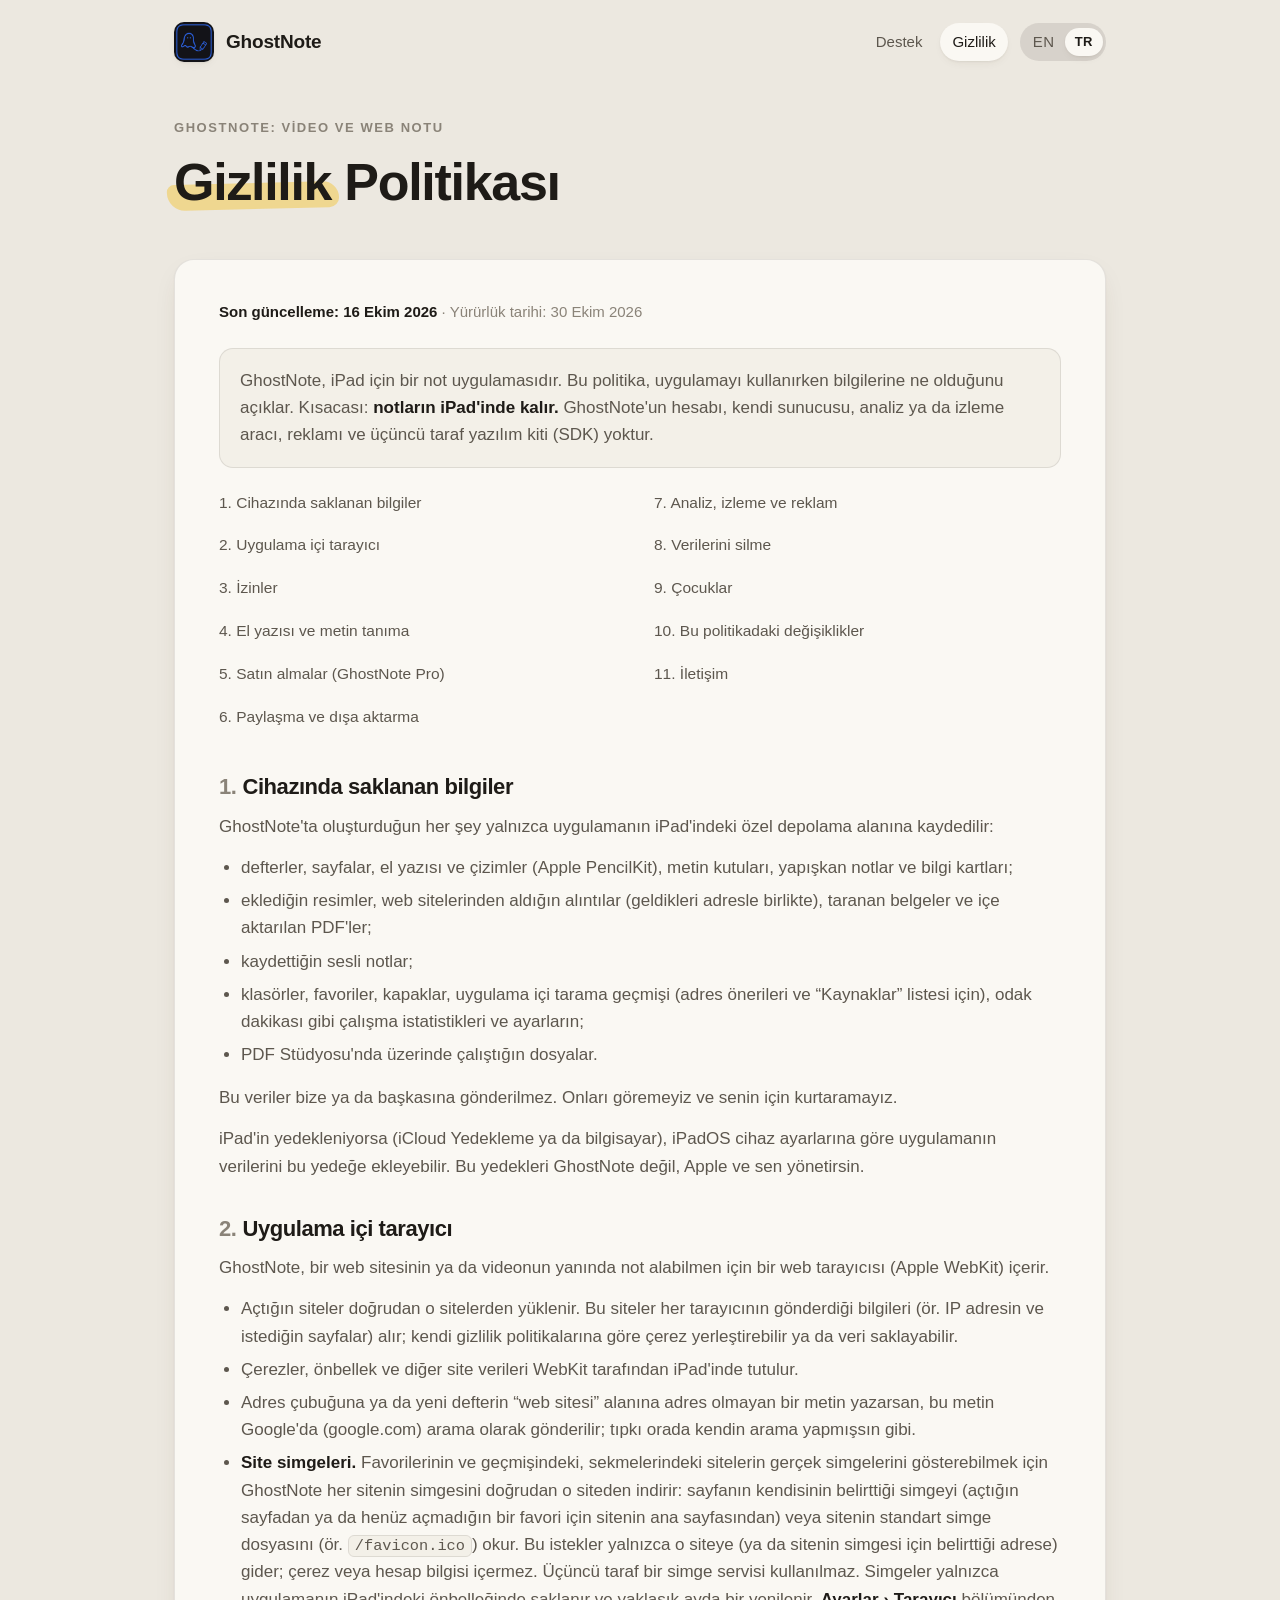
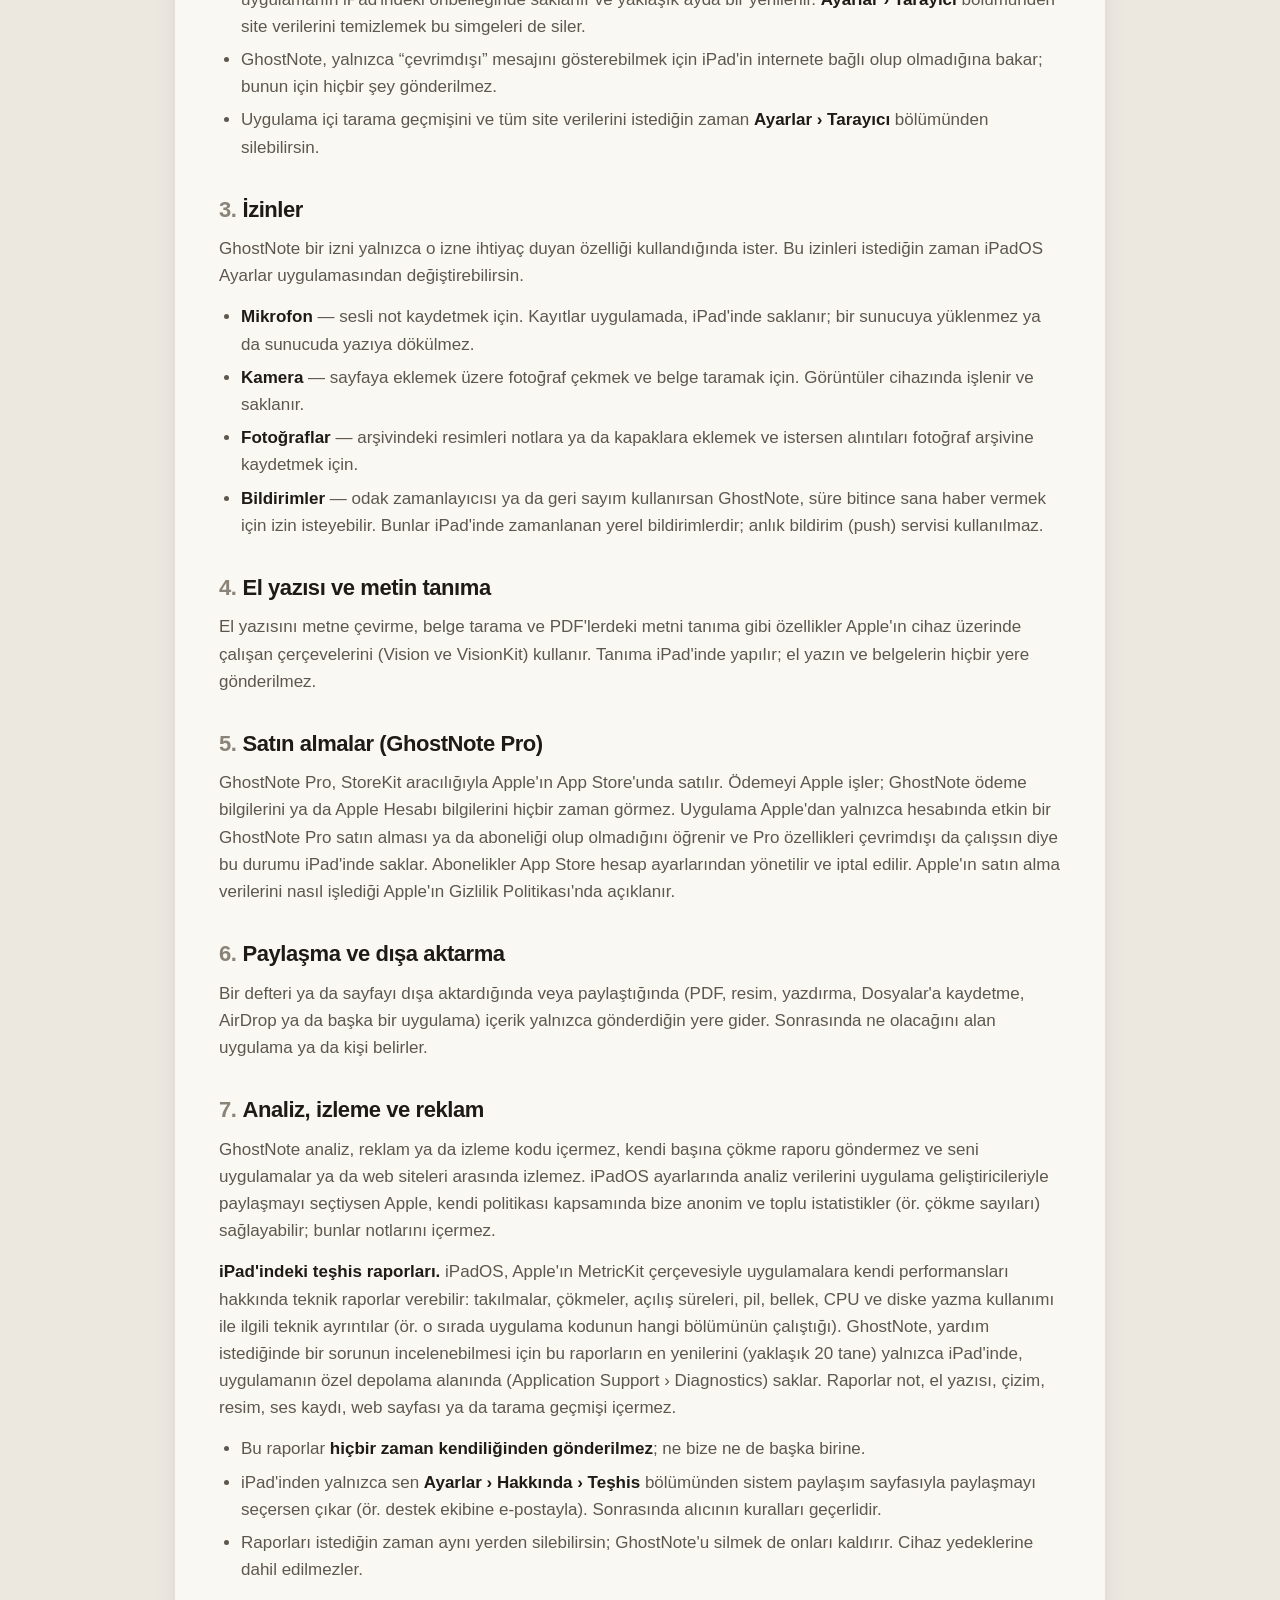
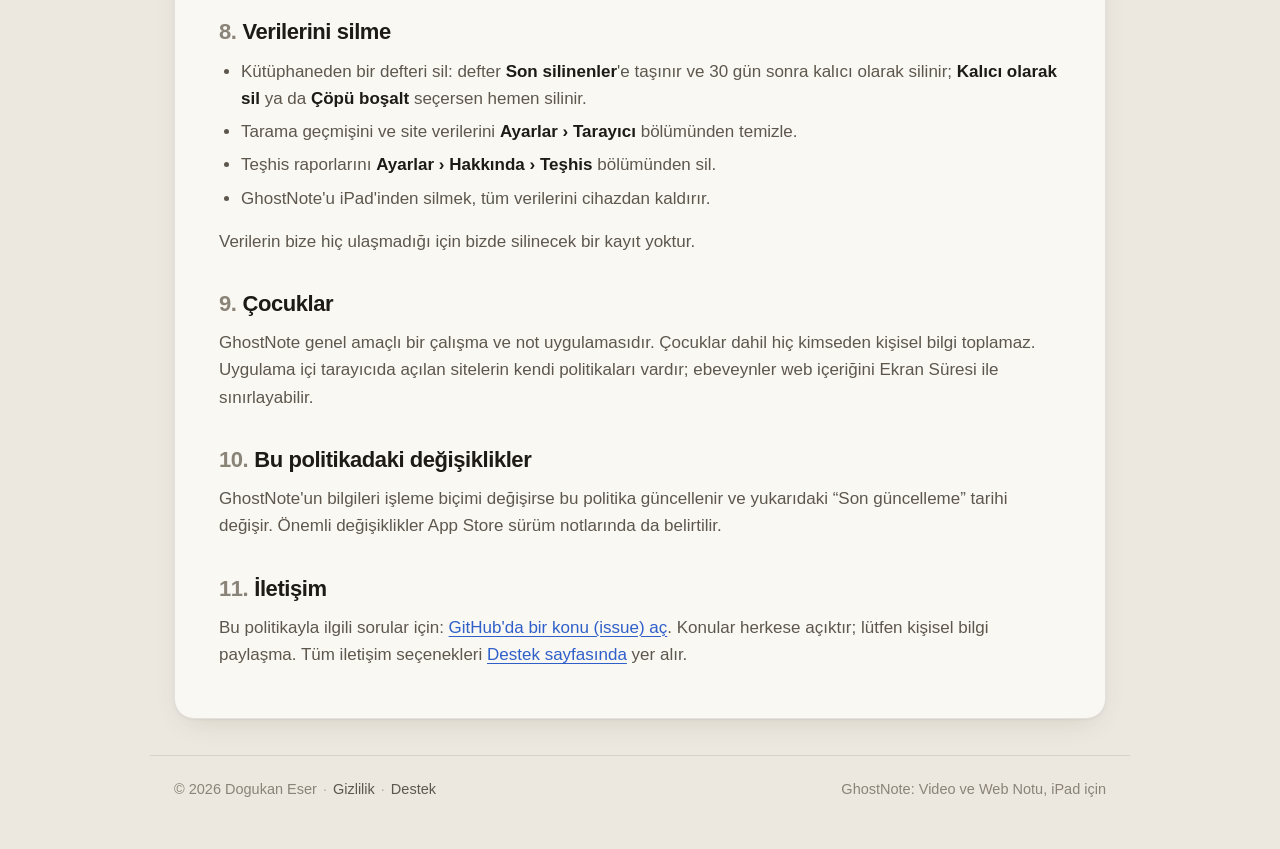
==== tr/privacy.html @ f1d1d09b "Add GhostNote support site and privacy policy (EN/TR) with screenshot demo page Static HTML/CSS for " ====
<!doctype html>
<html lang="tr">
<head>
  <meta charset="utf-8">
  <meta name="viewport" content="width=device-width, initial-scale=1, viewport-fit=cover">
  <title>GhostNote Gizlilik Politikası</title>
  <meta name="description" content="GhostNote gizlilik politikası: notların iPad'inde kalır. Hesap, kendi sunucusu, analiz ya da izleme aracı, reklam ve üçüncü taraf yazılım kiti yok.">
  <meta name="referrer" content="no-referrer">
  <meta name="theme-color" content="#ECE8E0" media="(prefers-color-scheme: light)">
  <meta name="theme-color" content="#0F1012" media="(prefers-color-scheme: dark)">
  <link rel="canonical" href="https://dogukaneeser.github.io/ghostnote/tr/privacy.html">
  <link rel="alternate" hreflang="en" href="https://dogukaneeser.github.io/ghostnote/privacy.html">
  <link rel="alternate" hreflang="tr" href="https://dogukaneeser.github.io/ghostnote/tr/privacy.html">
  <link rel="icon" type="image/png" sizes="64x64" href="../favicon.png">
  <link rel="icon" type="image/png" sizes="1024x1024" href="../icon.png">
  <link rel="apple-touch-icon" href="../apple-touch-icon.png">
  <link rel="stylesheet" href="../style.css">
</head>
<body>
  <header class="site-header">
    <div class="wrap">
      <a class="brand" href="./"><img src="../icon.png" alt="" width="40" height="40">GhostNote</a>
      <nav class="nav" aria-label="Ana menü">
        <a href="./">Destek</a>
        <a href="privacy.html" aria-current="page">Gizlilik</a>
        <span class="lang" aria-label="Dil"><a href="../privacy.html" lang="en" hreflang="en">EN</a><span aria-current="true" lang="tr">TR</span></span>
      </nav>
    </div>
  </header>

  <main>
    <div class="wrap">
      <section class="hero" aria-labelledby="title">
        <p class="eyebrow">GhostNote: Video ve Web Notu</p>
        <h1 id="title"><span class="swash">Gizlilik</span> Politikası</h1>
      </section>

      <article class="card doc" aria-labelledby="title">
        <p class="meta"><strong>Son güncelleme: 16 Ekim 2026</strong> · Yürürlük tarihi: 30 Ekim 2026</p>

        <p class="summary">GhostNote, iPad için bir not uygulamasıdır. Bu politika, uygulamayı kullanırken bilgilerine ne olduğunu açıklar. Kısacası: <strong>notların iPad'inde kalır.</strong> GhostNote'un hesabı, kendi sunucusu, analiz ya da izleme aracı, reklamı ve üçüncü taraf yazılım kiti (SDK) yoktur.</p>

        <nav aria-label="İçindekiler">
          <ol class="toc">
            <li><a href="#device">1. Cihazında saklanan bilgiler</a></li>
            <li><a href="#browser">2. Uygulama içi tarayıcı</a></li>
            <li><a href="#permissions">3. İzinler</a></li>
            <li><a href="#recognition">4. El yazısı ve metin tanıma</a></li>
            <li><a href="#purchases">5. Satın almalar (GhostNote Pro)</a></li>
            <li><a href="#sharing">6. Paylaşma ve dışa aktarma</a></li>
            <li><a href="#analytics">7. Analiz, izleme ve reklam</a></li>
            <li><a href="#deleting">8. Verilerini silme</a></li>
            <li><a href="#children">9. Çocuklar</a></li>
            <li><a href="#changes">10. Bu politikadaki değişiklikler</a></li>
            <li><a href="#contact">11. İletişim</a></li>
          </ol>
        </nav>

        <h2 id="device"><span class="num">1.</span>Cihazında saklanan bilgiler</h2>
        <p>GhostNote'ta oluşturduğun her şey yalnızca uygulamanın iPad'indeki özel depolama alanına kaydedilir:</p>
        <ul>
          <li>defterler, sayfalar, el yazısı ve çizimler (Apple PencilKit), metin kutuları, yapışkan notlar ve bilgi kartları;</li>
          <li>eklediğin resimler, web sitelerinden aldığın alıntılar (geldikleri adresle birlikte), taranan belgeler ve içe aktarılan PDF'ler;</li>
          <li>kaydettiğin sesli notlar;</li>
          <li>klasörler, favoriler, kapaklar, uygulama içi tarama geçmişi (adres önerileri ve &ldquo;Kaynaklar&rdquo; listesi için), odak dakikası gibi çalışma istatistikleri ve ayarların;</li>
          <li>PDF Stüdyosu'nda üzerinde çalıştığın dosyalar.</li>
        </ul>
        <p>Bu veriler bize ya da başkasına gönderilmez. Onları göremeyiz ve senin için kurtaramayız.</p>
        <p>iPad'in yedekleniyorsa (iCloud Yedekleme ya da bilgisayar), iPadOS cihaz ayarlarına göre uygulamanın verilerini bu yedeğe ekleyebilir. Bu yedekleri GhostNote değil, Apple ve sen yönetirsin.</p>

        <h2 id="browser"><span class="num">2.</span>Uygulama içi tarayıcı</h2>
        <p>GhostNote, bir web sitesinin ya da videonun yanında not alabilmen için bir web tarayıcısı (Apple WebKit) içerir.</p>
        <ul>
          <li>Açtığın siteler doğrudan o sitelerden yüklenir. Bu siteler her tarayıcının gönderdiği bilgileri (ör. IP adresin ve istediğin sayfalar) alır; kendi gizlilik politikalarına göre çerez yerleştirebilir ya da veri saklayabilir.</li>
          <li>Çerezler, önbellek ve diğer site verileri WebKit tarafından iPad'inde tutulur.</li>
          <li>Adres çubuğuna ya da yeni defterin &ldquo;web sitesi&rdquo; alanına adres olmayan bir metin yazarsan, bu metin Google'da (google.com) arama olarak gönderilir; tıpkı orada kendin arama yapmışsın gibi.</li>
          <li><strong>Site simgeleri.</strong> Favorilerinin ve geçmişindeki, sekmelerindeki sitelerin gerçek simgelerini gösterebilmek için GhostNote her sitenin simgesini doğrudan o siteden indirir: sayfanın kendisinin belirttiği simgeyi (açtığın sayfadan ya da henüz açmadığın bir favori için sitenin ana sayfasından) veya sitenin standart simge dosyasını (ör. <code>/favicon.ico</code>) okur. Bu istekler yalnızca o siteye (ya da sitenin simgesi için belirttiği adrese) gider; çerez veya hesap bilgisi içermez. Üçüncü taraf bir simge servisi kullanılmaz. Simgeler yalnızca uygulamanın iPad'indeki önbelleğinde saklanır ve yaklaşık ayda bir yenilenir. <strong>Ayarlar › Tarayıcı</strong> bölümünden site verilerini temizlemek bu simgeleri de siler.</li>
          <li>GhostNote, yalnızca &ldquo;çevrimdışı&rdquo; mesajını gösterebilmek için iPad'in internete bağlı olup olmadığına bakar; bunun için hiçbir şey gönderilmez.</li>
          <li>Uygulama içi tarama geçmişini ve tüm site verilerini istediğin zaman <strong>Ayarlar › Tarayıcı</strong> bölümünden silebilirsin.</li>
        </ul>

        <h2 id="permissions"><span class="num">3.</span>İzinler</h2>
        <p>GhostNote bir izni yalnızca o izne ihtiyaç duyan özelliği kullandığında ister. Bu izinleri istediğin zaman iPadOS Ayarlar uygulamasından değiştirebilirsin.</p>
        <ul>
          <li><strong>Mikrofon</strong> — sesli not kaydetmek için. Kayıtlar uygulamada, iPad'inde saklanır; bir sunucuya yüklenmez ya da sunucuda yazıya dökülmez.</li>
          <li><strong>Kamera</strong> — sayfaya eklemek üzere fotoğraf çekmek ve belge taramak için. Görüntüler cihazında işlenir ve saklanır.</li>
          <li><strong>Fotoğraflar</strong> — arşivindeki resimleri notlara ya da kapaklara eklemek ve istersen alıntıları fotoğraf arşivine kaydetmek için.</li>
          <li><strong>Bildirimler</strong> — odak zamanlayıcısı ya da geri sayım kullanırsan GhostNote, süre bitince sana haber vermek için izin isteyebilir. Bunlar iPad'inde zamanlanan yerel bildirimlerdir; anlık bildirim (push) servisi kullanılmaz.</li>
        </ul>

        <h2 id="recognition"><span class="num">4.</span>El yazısı ve metin tanıma</h2>
        <p>El yazısını metne çevirme, belge tarama ve PDF'lerdeki metni tanıma gibi özellikler Apple'ın cihaz üzerinde çalışan çerçevelerini (Vision ve VisionKit) kullanır. Tanıma iPad'inde yapılır; el yazın ve belgelerin hiçbir yere gönderilmez.</p>

        <h2 id="purchases"><span class="num">5.</span>Satın almalar (GhostNote Pro)</h2>
        <p>GhostNote Pro, StoreKit aracılığıyla Apple'ın App Store'unda satılır. Ödemeyi Apple işler; GhostNote ödeme bilgilerini ya da Apple Hesabı bilgilerini hiçbir zaman görmez. Uygulama Apple'dan yalnızca hesabında etkin bir GhostNote Pro satın alması ya da aboneliği olup olmadığını öğrenir ve Pro özellikleri çevrimdışı da çalışsın diye bu durumu iPad'inde saklar. Abonelikler App Store hesap ayarlarından yönetilir ve iptal edilir. Apple'ın satın alma verilerini nasıl işlediği Apple'ın Gizlilik Politikası'nda açıklanır.</p>

        <h2 id="sharing"><span class="num">6.</span>Paylaşma ve dışa aktarma</h2>
        <p>Bir defteri ya da sayfayı dışa aktardığında veya paylaştığında (PDF, resim, yazdırma, Dosyalar'a kaydetme, AirDrop ya da başka bir uygulama) içerik yalnızca gönderdiğin yere gider. Sonrasında ne olacağını alan uygulama ya da kişi belirler.</p>

        <h2 id="analytics"><span class="num">7.</span>Analiz, izleme ve reklam</h2>
        <p>GhostNote analiz, reklam ya da izleme kodu içermez, kendi başına çökme raporu göndermez ve seni uygulamalar ya da web siteleri arasında izlemez. iPadOS ayarlarında analiz verilerini uygulama geliştiricileriyle paylaşmayı seçtiysen Apple, kendi politikası kapsamında bize anonim ve toplu istatistikler (ör. çökme sayıları) sağlayabilir; bunlar notlarını içermez.</p>
        <p><strong>iPad'indeki teşhis raporları.</strong> iPadOS, Apple'ın MetricKit çerçevesiyle uygulamalara kendi performansları hakkında teknik raporlar verebilir: takılmalar, çökmeler, açılış süreleri, pil, bellek, CPU ve diske yazma kullanımı ile ilgili teknik ayrıntılar (ör. o sırada uygulama kodunun hangi bölümünün çalıştığı). GhostNote, yardım istediğinde bir sorunun incelenebilmesi için bu raporların en yenilerini (yaklaşık 20 tane) yalnızca iPad'inde, uygulamanın özel depolama alanında (Application Support › Diagnostics) saklar. Raporlar not, el yazısı, çizim, resim, ses kaydı, web sayfası ya da tarama geçmişi içermez.</p>
        <ul>
          <li>Bu raporlar <strong>hiçbir zaman kendiliğinden gönderilmez</strong>; ne bize ne de başka birine.</li>
          <li>iPad'inden yalnızca sen <strong>Ayarlar › Hakkında › Teşhis</strong> bölümünden sistem paylaşım sayfasıyla paylaşmayı seçersen çıkar (ör. destek ekibine e-postayla). Sonrasında alıcının kuralları geçerlidir.</li>
          <li>Raporları istediğin zaman aynı yerden silebilirsin; GhostNote'u silmek de onları kaldırır. Cihaz yedeklerine dahil edilmezler.</li>
        </ul>

        <h2 id="deleting"><span class="num">8.</span>Verilerini silme</h2>
        <ul>
          <li>Kütüphaneden bir defteri sil: defter <strong>Son silinenler</strong>'e taşınır ve 30 gün sonra kalıcı olarak silinir; <strong>Kalıcı olarak sil</strong> ya da <strong>Çöpü boşalt</strong> seçersen hemen silinir.</li>
          <li>Tarama geçmişini ve site verilerini <strong>Ayarlar › Tarayıcı</strong> bölümünden temizle.</li>
          <li>Teşhis raporlarını <strong>Ayarlar › Hakkında › Teşhis</strong> bölümünden sil.</li>
          <li>GhostNote'u iPad'inden silmek, tüm verilerini cihazdan kaldırır.</li>
        </ul>
        <p>Verilerin bize hiç ulaşmadığı için bizde silinecek bir kayıt yoktur.</p>

        <h2 id="children"><span class="num">9.</span>Çocuklar</h2>
        <p>GhostNote genel amaçlı bir çalışma ve not uygulamasıdır. Çocuklar dahil hiç kimseden kişisel bilgi toplamaz. Uygulama içi tarayıcıda açılan sitelerin kendi politikaları vardır; ebeveynler web içeriğini Ekran Süresi ile sınırlayabilir.</p>

        <h2 id="changes"><span class="num">10.</span>Bu politikadaki değişiklikler</h2>
        <p>GhostNote'un bilgileri işleme biçimi değişirse bu politika güncellenir ve yukarıdaki &ldquo;Son güncelleme&rdquo; tarihi değişir. Önemli değişiklikler App Store sürüm notlarında da belirtilir.</p>

        <h2 id="contact"><span class="num">11.</span>İletişim</h2>
        <p>Bu politikayla ilgili sorular için: <a href="https://github.com/dogukaneeser/ghostnote/issues/new">GitHub'da bir konu (issue) aç</a>. Konular herkese açıktır; lütfen kişisel bilgi paylaşma. Tüm iletişim seçenekleri <a href="./#contact">Destek sayfasında</a> yer alır.</p>
      </article>
    </div>
  </main>

  <footer class="site-footer">
    <div class="wrap">
      <span>© 2026 Dogukan Eser<span class="sep">·</span><a href="privacy.html">Gizlilik</a><span class="sep">·</span><a href="./">Destek</a></span>
      <span>GhostNote: Video ve Web Notu, iPad için</span>
    </div>
  </footer>
</body>
</html>
---- style.css ----
/* GhostNote support site: "paper and ink". System fonts only, no external resources. */

:root {
  --desk: #ECE8E0;
  --card: #FAF8F3;
  --card-2: #F3F0E8;
  --ink: #1E1B17;
  --ink-2: #5D574E;
  --ink-3: #8A8378;
  --accent: #2F5FC9;
  --accent-ink: #FFFFFF;
  --link: #2F5FC9;
  --hl: rgba(242, 194, 48, 0.45);
  --line: rgba(30, 27, 23, 0.10);
  --line-strong: rgba(30, 27, 23, 0.16);
  --shadow: 0 1px 2px rgba(74, 56, 28, 0.06), 0 10px 30px -12px rgba(74, 56, 28, 0.18);
  --shadow-sm: 0 1px 2px rgba(74, 56, 28, 0.06), 0 4px 12px -6px rgba(74, 56, 28, 0.14);
  --radius: 20px;
  --radius-sm: 14px;
  --sans: -apple-system, BlinkMacSystemFont, "SF Pro Text", "SF Pro", "Helvetica Neue", Helvetica, Arial, sans-serif;
  --display: -apple-system, BlinkMacSystemFont, "SF Pro Display", "SF Pro", "Helvetica Neue", Helvetica, Arial, sans-serif;
  color-scheme: light dark;
}

@media (prefers-color-scheme: dark) {
  :root {
    --desk: #0F1012;
    --card: #202125;
    --card-2: #18191C;
    --ink: #EDEEF0;
    --ink-2: #B2B4BA;
    --ink-3: #8C8F96;
    --accent: #4A78DD;
    --accent-ink: #FFFFFF;
    --link: #86A8F2;
    --hl: rgba(255, 198, 26, 0.38);
    --line: rgba(237, 238, 240, 0.09);
    --line-strong: rgba(237, 238, 240, 0.16);
    --shadow: 0 1px 2px rgba(0, 0, 0, 0.4), 0 12px 32px -14px rgba(0, 0, 0, 0.7);
    --shadow-sm: 0 1px 2px rgba(0, 0, 0, 0.35), 0 4px 12px -6px rgba(0, 0, 0, 0.6);
  }
}

*, *::before, *::after { box-sizing: border-box; }

html { -webkit-text-size-adjust: 100%; text-size-adjust: 100%; }

body {
  margin: 0;
  background: var(--desk);
  color: var(--ink);
  font-family: var(--sans);
  font-size: 17px;
  line-height: 1.6;
  -webkit-font-smoothing: antialiased;
  text-rendering: optimizeLegibility;
}

a { color: var(--link); text-decoration-thickness: 1px; text-underline-offset: 3px; }
a:hover { text-decoration-thickness: 2px; }
a:focus-visible, summary:focus-visible, .btn:focus-visible {
  outline: 3px solid var(--accent);
  outline-offset: 3px;
  border-radius: 8px;
}

.wrap { width: 100%; max-width: 980px; margin: 0 auto; padding: 0 24px; }

/* ---------- Header ---------- */
.site-header { padding: 22px 0 8px; }
.site-header .wrap { display: flex; align-items: center; justify-content: space-between; gap: 16px; flex-wrap: wrap; }
.brand { display: inline-flex; align-items: center; gap: 12px; color: var(--ink); text-decoration: none; font-weight: 700; font-size: 19px; letter-spacing: -0.01em; }
.brand img { width: 40px; height: 40px; border-radius: 10px; box-shadow: var(--shadow-sm); }
.nav { display: flex; align-items: center; gap: 6px; flex-wrap: wrap; }
.nav a { color: var(--ink-2); text-decoration: none; font-size: 15px; font-weight: 500; padding: 7px 12px; border-radius: 999px; }
.nav a:hover { color: var(--ink); background: var(--line); }
.nav a[aria-current="page"] { color: var(--ink); background: var(--card); box-shadow: var(--shadow-sm); }
.lang { display: inline-flex; align-items: center; margin-left: 6px; padding: 3px; border-radius: 999px; background: var(--line); font-size: 13px; font-weight: 600; letter-spacing: 0.04em; }
.lang a, .lang span { padding: 4px 10px; border-radius: 999px; text-decoration: none; color: var(--ink-2); }
.lang a:hover { color: var(--ink); background: transparent; }
.lang [aria-current="true"] { background: var(--card); color: var(--ink); box-shadow: var(--shadow-sm); }

/* ---------- Hero ---------- */
.hero { padding: 48px 0 28px; }
.eyebrow { margin: 0 0 14px; font-size: 13px; font-weight: 700; letter-spacing: 0.12em; text-transform: uppercase; color: var(--ink-3); }
h1 {
  margin: 0 0 20px;
  font-family: var(--display);
  font-size: clamp(1.75rem, 1rem + 4.2vw, 3.25rem);
  line-height: 1.12;
  letter-spacing: -0.025em;
  font-weight: 750;
  max-width: 20ch;
}
.swash { position: relative; z-index: 0; white-space: nowrap; }
.swash::after {
  content: "";
  position: absolute;
  z-index: -1;
  left: -0.14em;
  right: -0.14em;
  bottom: 0.04em;
  height: 0.5em;
  background: var(--hl);
  border-radius: 0.22em 0.5em 0.3em 0.55em;
  transform: rotate(-1.4deg);
}
.lead { margin: 0; max-width: 62ch; font-size: 19px; line-height: 1.6; color: var(--ink-2); }
.lead strong { color: var(--ink); font-weight: 600; }
.chips { display: flex; flex-wrap: wrap; gap: 8px; margin: 24px 0 0; padding: 0; list-style: none; }
.chips li { font-size: 14px; font-weight: 500; color: var(--ink-2); background: var(--card); border: 1px solid var(--line); border-radius: 999px; padding: 6px 13px; box-shadow: var(--shadow-sm); }

/* ---------- Sections & cards ---------- */
section { padding: 24px 0; }
h2 { margin: 0 0 18px; font-family: var(--display); font-size: clamp(1.4rem, 1.1rem + 1.2vw, 1.85rem); line-height: 1.2; letter-spacing: -0.02em; font-weight: 700; }
h3 { margin: 0 0 6px; font-size: 18px; line-height: 1.35; letter-spacing: -0.01em; font-weight: 650; }
.card { background: var(--card); border: 1px solid var(--line); border-radius: var(--radius); box-shadow: var(--shadow); }

.features { display: grid; grid-template-columns: repeat(3, minmax(0, 1fr)); gap: 16px; margin: 0; padding: 0; list-style: none; }
.feature { padding: 22px 22px 20px; }
.feature p { margin: 0; color: var(--ink-2); font-size: 15.5px; line-height: 1.55; }
.feature .icon { display: inline-grid; place-items: center; width: 40px; height: 40px; margin-bottom: 14px; border-radius: 12px; background: var(--card-2); border: 1px solid var(--line); color: var(--accent); }
.feature .icon svg { width: 22px; height: 22px; }

/* ---------- FAQ ---------- */
.faq { padding: 6px 0; }
.faq details { border-top: 1px solid var(--line); }
.faq details:first-child { border-top: 0; }
.faq summary {
  list-style: none;
  cursor: pointer;
  display: flex;
  align-items: center;
  justify-content: space-between;
  gap: 16px;
  padding: 18px 24px;
  font-weight: 600;
  font-size: 17px;
  line-height: 1.4;
}
.faq summary::-webkit-details-marker { display: none; }
.faq summary::after {
  content: "";
  flex: none;
  width: 11px;
  height: 11px;
  margin-right: 4px;
  border-right: 2px solid var(--ink-3);
  border-bottom: 2px solid var(--ink-3);
  transform: translateY(-3px) rotate(45deg);
  transition: transform 0.2s ease;
}
.faq details[open] summary::after { transform: translateY(2px) rotate(-135deg); }
.faq summary:hover { color: var(--accent); }
.faq .answer { padding: 0 24px 20px; color: var(--ink-2); }
.faq .answer p { margin: 0 0 12px; }
.faq .answer p:last-child, .faq .answer ul:last-child, .faq .answer ol:last-child { margin-bottom: 0; }
.faq .answer ul, .faq .answer ol { margin: 0 0 12px; padding-left: 22px; }
.faq .answer li { margin: 4px 0; }
.faq .answer strong { color: var(--ink); font-weight: 600; }
.path { font-weight: 600; color: var(--ink); white-space: nowrap; }

.plans { display: grid; grid-template-columns: 1fr 1fr; gap: 12px; margin: 4px 0 14px; }
.plan { padding: 16px 18px; border-radius: var(--radius-sm); background: var(--card-2); border: 1px solid var(--line); }
.plan h4 { margin: 0 0 6px; font-size: 15px; letter-spacing: 0.06em; text-transform: uppercase; color: var(--ink); }
.plan ul { margin: 0; padding-left: 18px; font-size: 15.5px; }

/* ---------- Contact ---------- */
.contact { padding: 28px 28px 26px; display: grid; grid-template-columns: 1.4fr 1fr; gap: 28px; align-items: start; }
.contact h2 { margin-bottom: 10px; }
.contact p { margin: 0 0 12px; color: var(--ink-2); }
.contact .actions { display: flex; flex-direction: column; gap: 10px; }
.btn { display: inline-flex; align-items: center; justify-content: center; gap: 8px; padding: 13px 18px; border-radius: 999px; font-weight: 600; font-size: 16px; text-decoration: none; text-align: center; }
.btn-primary { background: var(--accent); color: var(--accent-ink); box-shadow: var(--shadow-sm); }
.btn-primary:hover { filter: brightness(1.06); }
.btn-ghost { background: transparent; color: var(--ink); border: 1px solid var(--line-strong); }
.btn-ghost:hover { background: var(--line); }
.note { font-size: 14.5px; line-height: 1.55; color: var(--ink-3); }

/* ---------- Policy (long text) ---------- */
.doc { padding: 40px 44px 36px; }
.doc .meta { margin: 0 0 24px; color: var(--ink-3); font-size: 15px; }
.summary { margin: 0 0 28px; padding: 18px 20px; border-radius: var(--radius-sm); background: var(--card-2); border: 1px solid var(--line); color: var(--ink-2); }
.summary strong { color: var(--ink); }
.toc { margin: 0 0 32px; padding: 0; list-style: none; display: grid; grid-template-columns: 1fr 1fr; grid-template-rows: repeat(6, auto); grid-auto-flow: column; column-gap: 28px; font-size: 15.5px; }
.toc li { padding: 3px 0; }
.toc a { color: var(--ink-2); text-decoration: none; }
.toc a:hover { color: var(--link); text-decoration: underline; }
.doc h2 { margin: 36px 0 12px; font-size: 22px; scroll-margin-top: 20px; }
.doc h2 .num { color: var(--ink-3); font-weight: 600; margin-right: 6px; }
.doc h3 { margin: 22px 0 8px; font-size: 17px; }
.doc p, .doc li { color: var(--ink-2); }
.doc p { margin: 0 0 14px; }
.doc ul { margin: 0 0 16px; padding-left: 22px; }
.doc li { margin: 6px 0; }
.doc strong { color: var(--ink); font-weight: 600; }
.doc code { font-family: ui-monospace, "SF Mono", Menlo, Consolas, monospace; font-size: 0.9em; padding: 1px 6px; border-radius: 6px; background: var(--card-2); border: 1px solid var(--line); }
.doc hr { border: 0; border-top: 1px solid var(--line); margin: 32px 0; }

/* ---------- Footer ---------- */
.site-footer { padding: 36px 0 48px; color: var(--ink-3); font-size: 14.5px; }
.site-footer .wrap { display: flex; flex-wrap: wrap; justify-content: space-between; gap: 10px 20px; border-top: 1px solid var(--line); padding-top: 22px; }
.site-footer a { color: var(--ink-2); text-decoration: none; }
.site-footer a:hover { color: var(--link); text-decoration: underline; }
.site-footer .sep { margin: 0 6px; opacity: 0.6; }

/* ---------- Responsive ---------- */
@media (max-width: 860px) {
  .features { grid-template-columns: repeat(2, minmax(0, 1fr)); }
  .contact { grid-template-columns: 1fr; gap: 18px; }
}
@media (max-width: 600px) {
  body { font-size: 16px; }
  .wrap { padding: 0 16px; }
  .site-header { padding-top: 16px; }
  .brand img { width: 34px; height: 34px; border-radius: 8px; }
  .nav { gap: 2px; }
  .nav a { padding: 6px 10px; }
  .hero { padding: 30px 0 18px; }
  .lead { font-size: 17px; }
  .features { grid-template-columns: 1fr; }
  .plans { grid-template-columns: 1fr; }
  .faq summary { padding: 16px 18px; font-size: 16px; }
  .faq .answer { padding: 0 18px 18px; }
  .contact { padding: 22px 20px; }
  .doc { padding: 26px 20px 22px; }
  .toc { grid-template-columns: 1fr; grid-template-rows: none; grid-auto-flow: row; }
  .path { white-space: normal; }
}

@media (prefers-reduced-motion: reduce) {
  .faq summary::after { transition: none; }
}
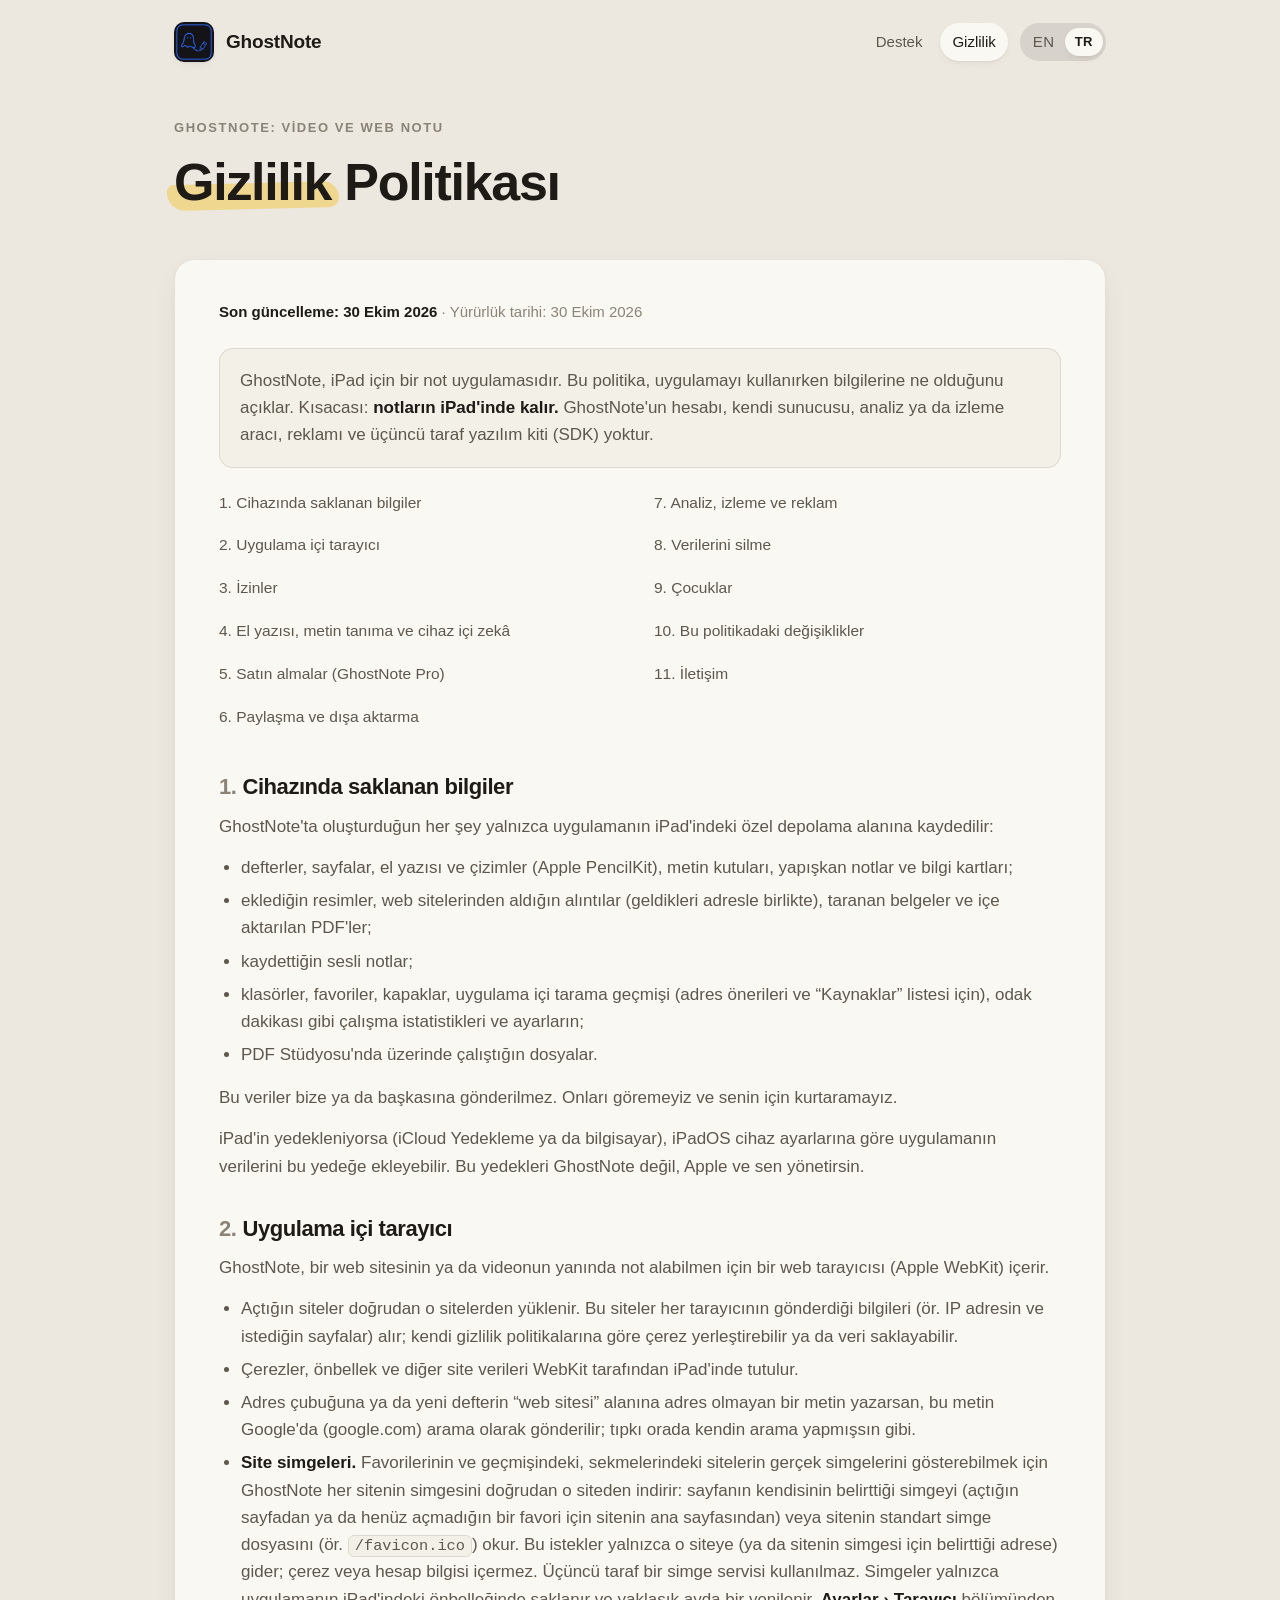
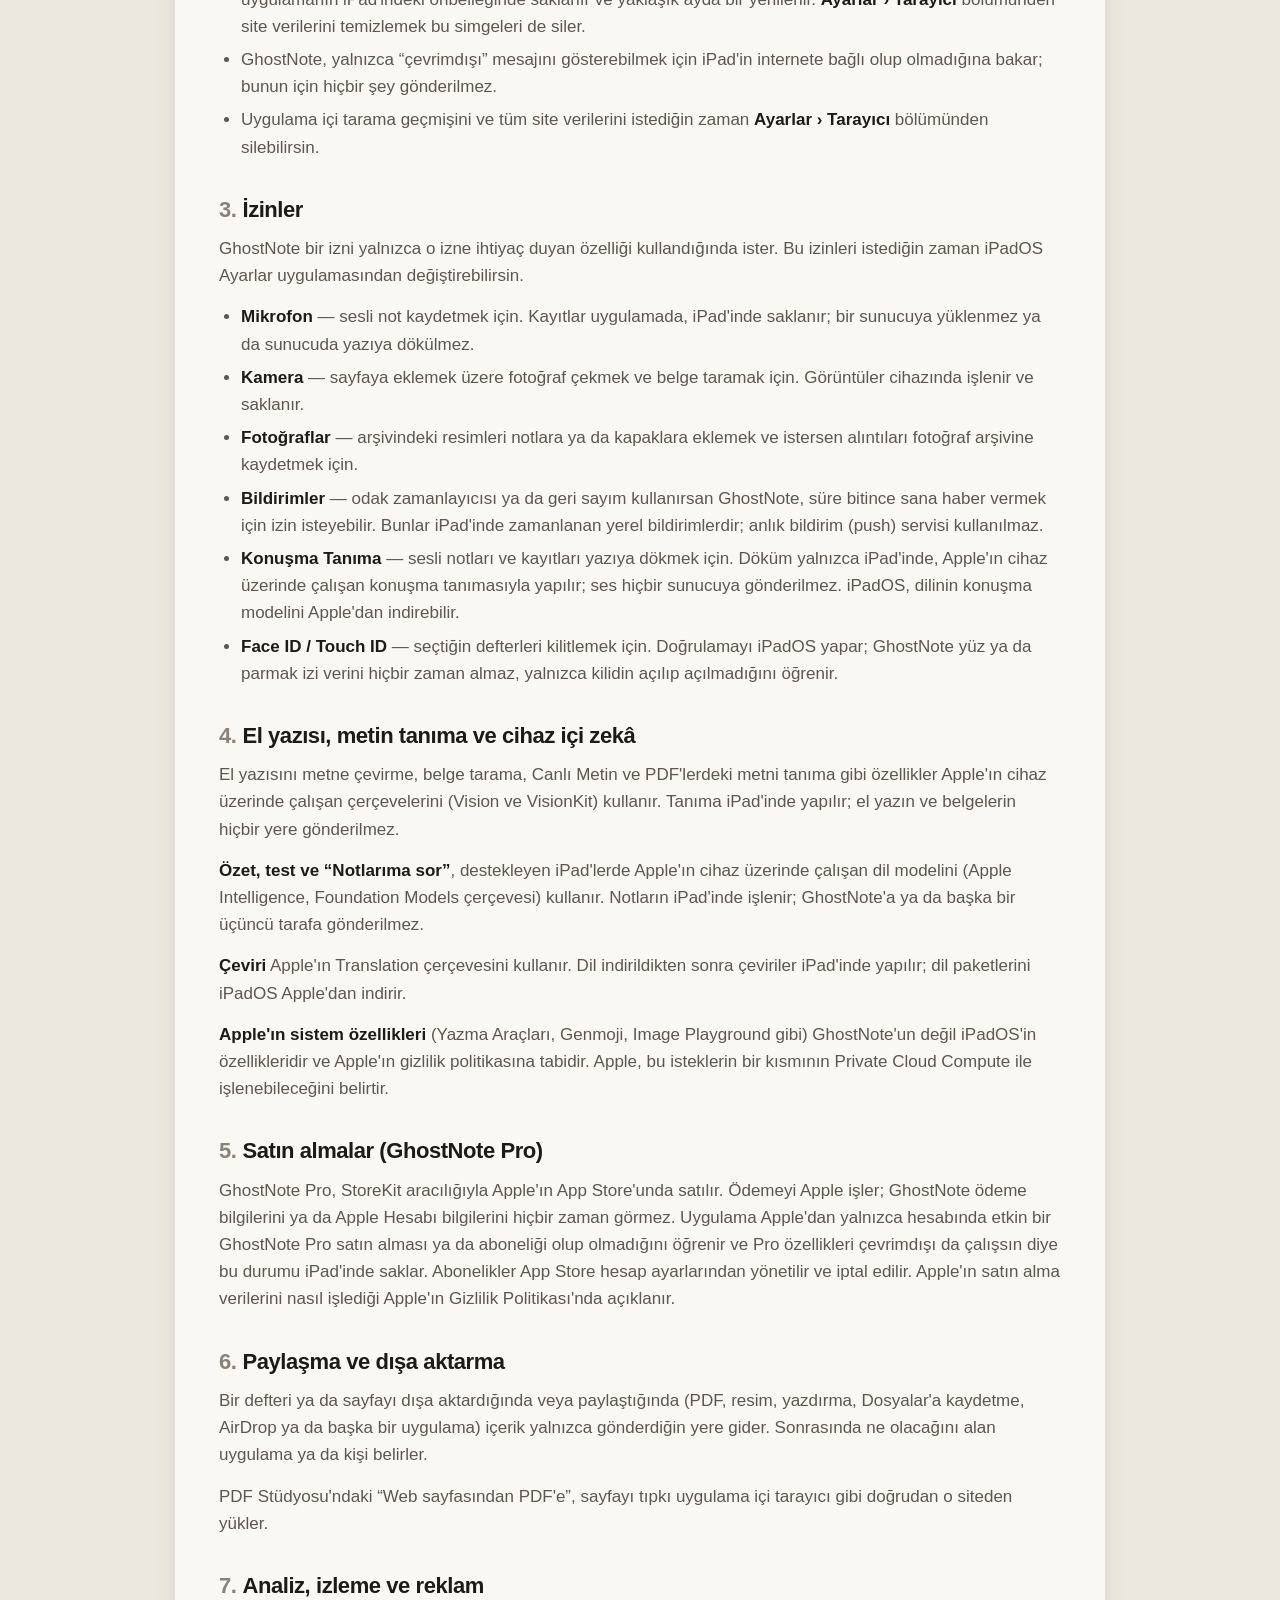
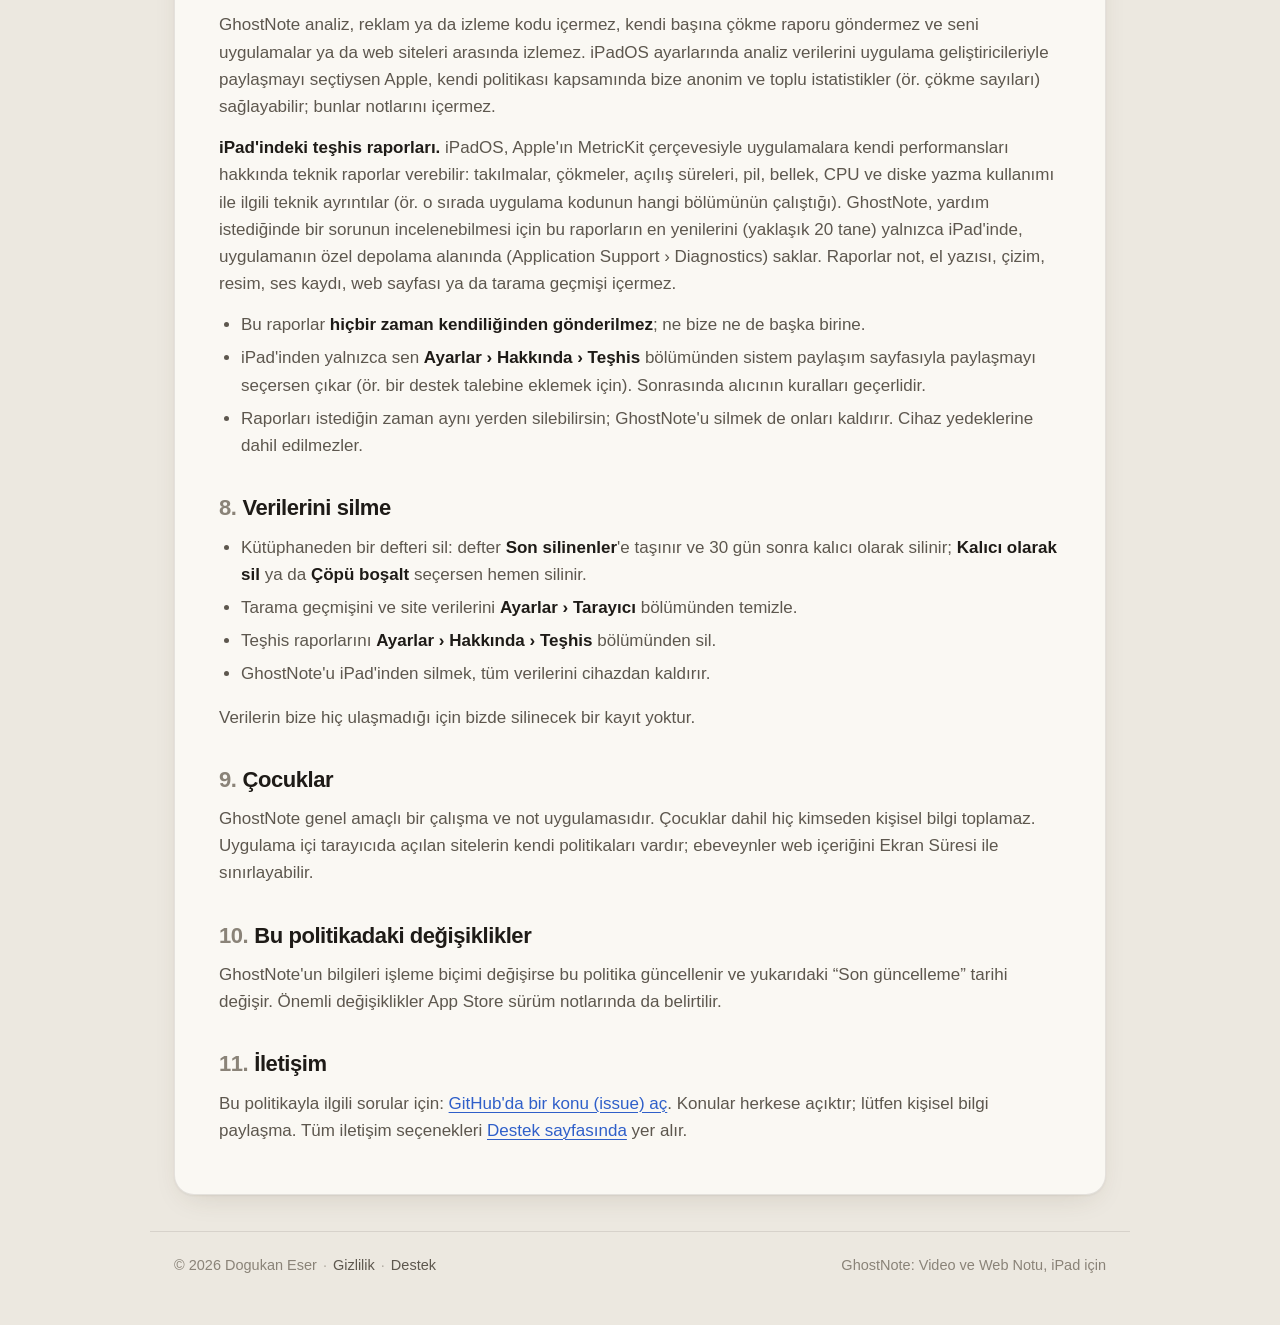
==== commit 3a2b4dd3: "Privacy policy: speech recognition, Face ID, on-device AI, translation, Apple system features" ====
--- a/tr/privacy.html
+++ b/tr/privacy.html
@@ -36,7 +36,7 @@
       </section>
 
       <article class="card doc" aria-labelledby="title">
-        <p class="meta"><strong>Son güncelleme: 16 Ekim 2026</strong> · Yürürlük tarihi: 30 Ekim 2026</p>
+        <p class="meta"><strong>Son güncelleme: 30 Ekim 2026</strong> · Yürürlük tarihi: 30 Ekim 2026</p>
 
         <p class="summary">GhostNote, iPad için bir not uygulamasıdır. Bu politika, uygulamayı kullanırken bilgilerine ne olduğunu açıklar. Kısacası: <strong>notların iPad'inde kalır.</strong> GhostNote'un hesabı, kendi sunucusu, analiz ya da izleme aracı, reklamı ve üçüncü taraf yazılım kiti (SDK) yoktur.</p>
 
@@ -45,7 +45,7 @@
             <li><a href="#device">1. Cihazında saklanan bilgiler</a></li>
             <li><a href="#browser">2. Uygulama içi tarayıcı</a></li>
             <li><a href="#permissions">3. İzinler</a></li>
-            <li><a href="#recognition">4. El yazısı ve metin tanıma</a></li>
+            <li><a href="#recognition">4. El yazısı, metin tanıma ve cihaz içi zekâ</a></li>
             <li><a href="#purchases">5. Satın almalar (GhostNote Pro)</a></li>
             <li><a href="#sharing">6. Paylaşma ve dışa aktarma</a></li>
             <li><a href="#analytics">7. Analiz, izleme ve reklam</a></li>
@@ -86,23 +86,29 @@
           <li><strong>Kamera</strong> — sayfaya eklemek üzere fotoğraf çekmek ve belge taramak için. Görüntüler cihazında işlenir ve saklanır.</li>
           <li><strong>Fotoğraflar</strong> — arşivindeki resimleri notlara ya da kapaklara eklemek ve istersen alıntıları fotoğraf arşivine kaydetmek için.</li>
           <li><strong>Bildirimler</strong> — odak zamanlayıcısı ya da geri sayım kullanırsan GhostNote, süre bitince sana haber vermek için izin isteyebilir. Bunlar iPad'inde zamanlanan yerel bildirimlerdir; anlık bildirim (push) servisi kullanılmaz.</li>
+          <li><strong>Konuşma Tanıma</strong> — sesli notları ve kayıtları yazıya dökmek için. Döküm yalnızca iPad'inde, Apple'ın cihaz üzerinde çalışan konuşma tanımasıyla yapılır; ses hiçbir sunucuya gönderilmez. iPadOS, dilinin konuşma modelini Apple'dan indirebilir.</li>
+          <li><strong>Face ID / Touch ID</strong> — seçtiğin defterleri kilitlemek için. Doğrulamayı iPadOS yapar; GhostNote yüz ya da parmak izi verini hiçbir zaman almaz, yalnızca kilidin açılıp açılmadığını öğrenir.</li>
         </ul>
 
-        <h2 id="recognition"><span class="num">4.</span>El yazısı ve metin tanıma</h2>
-        <p>El yazısını metne çevirme, belge tarama ve PDF'lerdeki metni tanıma gibi özellikler Apple'ın cihaz üzerinde çalışan çerçevelerini (Vision ve VisionKit) kullanır. Tanıma iPad'inde yapılır; el yazın ve belgelerin hiçbir yere gönderilmez.</p>
+        <h2 id="recognition"><span class="num">4.</span>El yazısı, metin tanıma ve cihaz içi zekâ</h2>
+        <p>El yazısını metne çevirme, belge tarama, Canlı Metin ve PDF'lerdeki metni tanıma gibi özellikler Apple'ın cihaz üzerinde çalışan çerçevelerini (Vision ve VisionKit) kullanır. Tanıma iPad'inde yapılır; el yazın ve belgelerin hiçbir yere gönderilmez.</p>
+        <p><strong>Özet, test ve “Notlarıma sor”</strong>, destekleyen iPad'lerde Apple'ın cihaz üzerinde çalışan dil modelini (Apple Intelligence, Foundation Models çerçevesi) kullanır. Notların iPad'inde işlenir; GhostNote'a ya da başka bir üçüncü tarafa gönderilmez.</p>
+        <p><strong>Çeviri</strong> Apple'ın Translation çerçevesini kullanır. Dil indirildikten sonra çeviriler iPad'inde yapılır; dil paketlerini iPadOS Apple'dan indirir.</p>
+        <p><strong>Apple'ın sistem özellikleri</strong> (Yazma Araçları, Genmoji, Image Playground gibi) GhostNote'un değil iPadOS'in özellikleridir ve Apple'ın gizlilik politikasına tabidir. Apple, bu isteklerin bir kısmının Private Cloud Compute ile işlenebileceğini belirtir.</p>
 
         <h2 id="purchases"><span class="num">5.</span>Satın almalar (GhostNote Pro)</h2>
         <p>GhostNote Pro, StoreKit aracılığıyla Apple'ın App Store'unda satılır. Ödemeyi Apple işler; GhostNote ödeme bilgilerini ya da Apple Hesabı bilgilerini hiçbir zaman görmez. Uygulama Apple'dan yalnızca hesabında etkin bir GhostNote Pro satın alması ya da aboneliği olup olmadığını öğrenir ve Pro özellikleri çevrimdışı da çalışsın diye bu durumu iPad'inde saklar. Abonelikler App Store hesap ayarlarından yönetilir ve iptal edilir. Apple'ın satın alma verilerini nasıl işlediği Apple'ın Gizlilik Politikası'nda açıklanır.</p>
 
         <h2 id="sharing"><span class="num">6.</span>Paylaşma ve dışa aktarma</h2>
         <p>Bir defteri ya da sayfayı dışa aktardığında veya paylaştığında (PDF, resim, yazdırma, Dosyalar'a kaydetme, AirDrop ya da başka bir uygulama) içerik yalnızca gönderdiğin yere gider. Sonrasında ne olacağını alan uygulama ya da kişi belirler.</p>
+        <p>PDF Stüdyosu'ndaki “Web sayfasından PDF'e”, sayfayı tıpkı uygulama içi tarayıcı gibi doğrudan o siteden yükler.</p>
 
         <h2 id="analytics"><span class="num">7.</span>Analiz, izleme ve reklam</h2>
         <p>GhostNote analiz, reklam ya da izleme kodu içermez, kendi başına çökme raporu göndermez ve seni uygulamalar ya da web siteleri arasında izlemez. iPadOS ayarlarında analiz verilerini uygulama geliştiricileriyle paylaşmayı seçtiysen Apple, kendi politikası kapsamında bize anonim ve toplu istatistikler (ör. çökme sayıları) sağlayabilir; bunlar notlarını içermez.</p>
         <p><strong>iPad'indeki teşhis raporları.</strong> iPadOS, Apple'ın MetricKit çerçevesiyle uygulamalara kendi performansları hakkında teknik raporlar verebilir: takılmalar, çökmeler, açılış süreleri, pil, bellek, CPU ve diske yazma kullanımı ile ilgili teknik ayrıntılar (ör. o sırada uygulama kodunun hangi bölümünün çalıştığı). GhostNote, yardım istediğinde bir sorunun incelenebilmesi için bu raporların en yenilerini (yaklaşık 20 tane) yalnızca iPad'inde, uygulamanın özel depolama alanında (Application Support › Diagnostics) saklar. Raporlar not, el yazısı, çizim, resim, ses kaydı, web sayfası ya da tarama geçmişi içermez.</p>
         <ul>
           <li>Bu raporlar <strong>hiçbir zaman kendiliğinden gönderilmez</strong>; ne bize ne de başka birine.</li>
-          <li>iPad'inden yalnızca sen <strong>Ayarlar › Hakkında › Teşhis</strong> bölümünden sistem paylaşım sayfasıyla paylaşmayı seçersen çıkar (ör. destek ekibine e-postayla). Sonrasında alıcının kuralları geçerlidir.</li>
+          <li>iPad'inden yalnızca sen <strong>Ayarlar › Hakkında › Teşhis</strong> bölümünden sistem paylaşım sayfasıyla paylaşmayı seçersen çıkar (ör. bir destek talebine eklemek için). Sonrasında alıcının kuralları geçerlidir.</li>
           <li>Raporları istediğin zaman aynı yerden silebilirsin; GhostNote'u silmek de onları kaldırır. Cihaz yedeklerine dahil edilmezler.</li>
         </ul>
 
